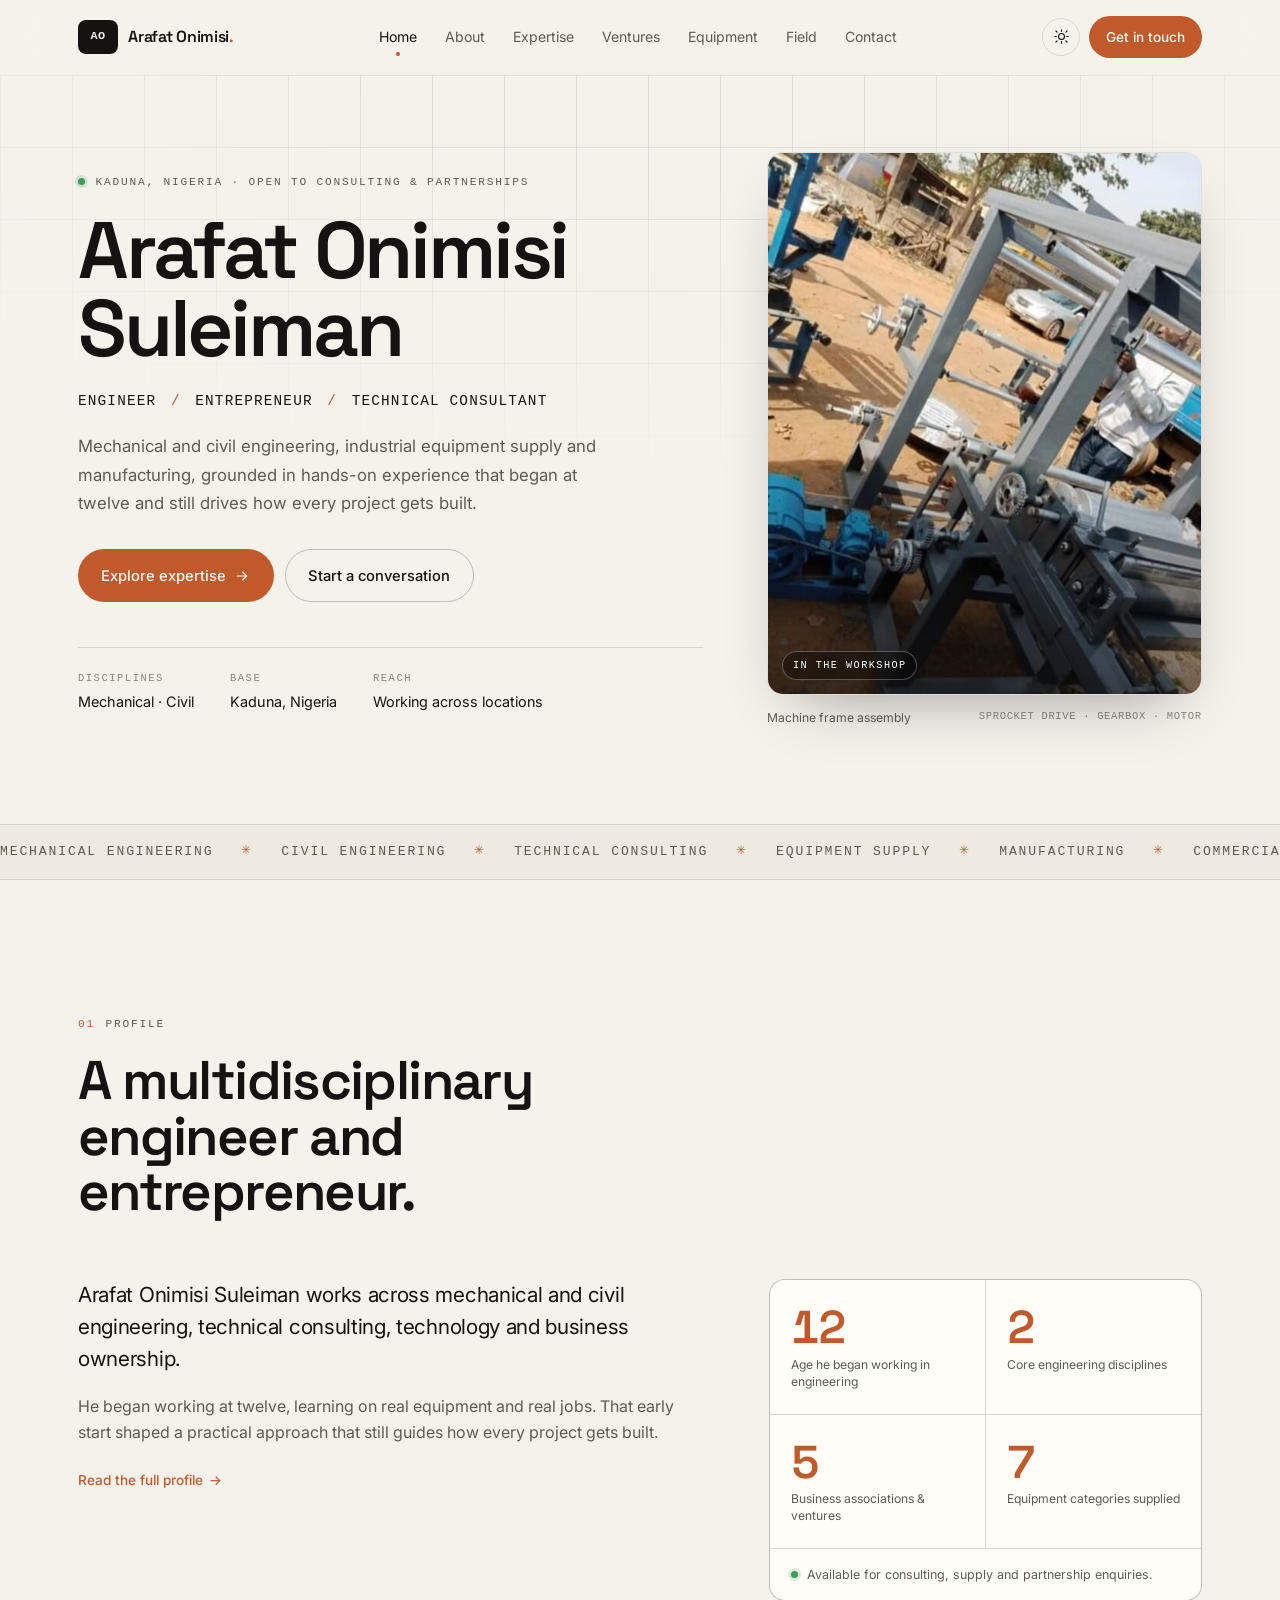
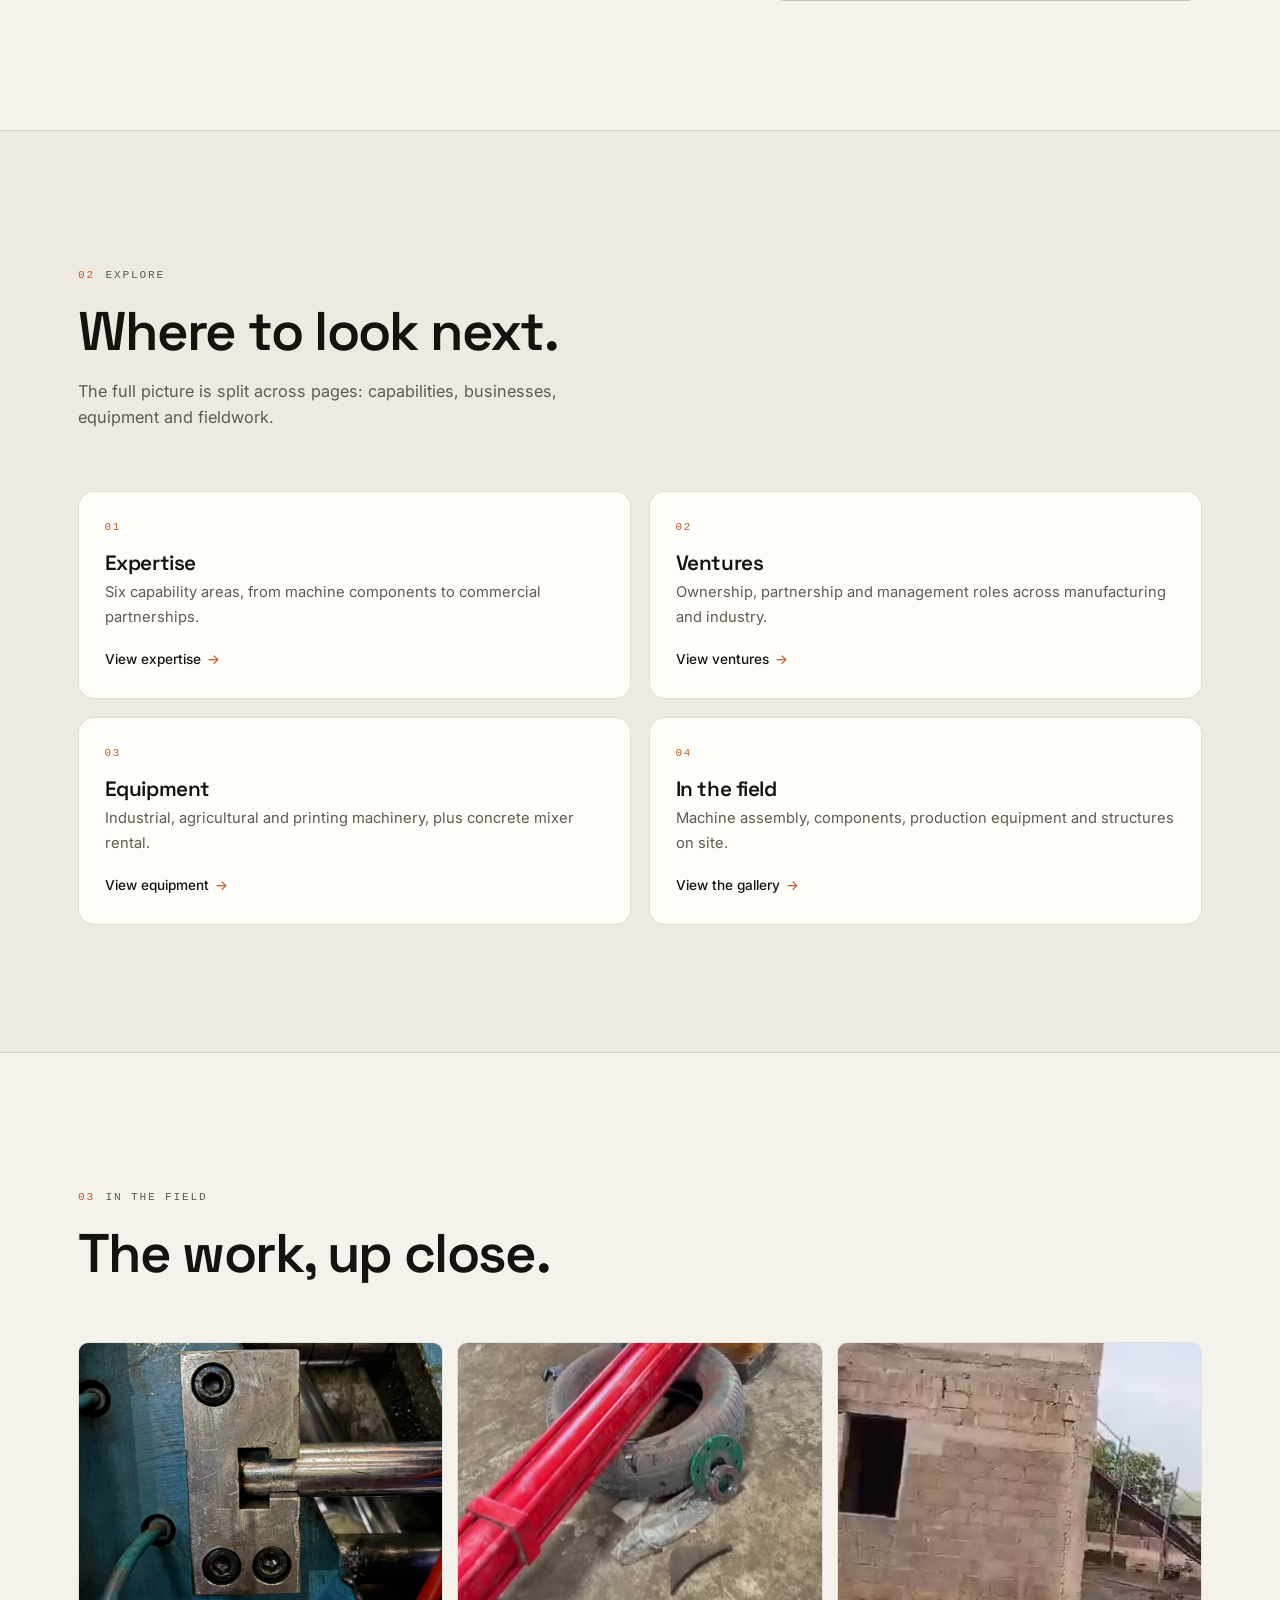
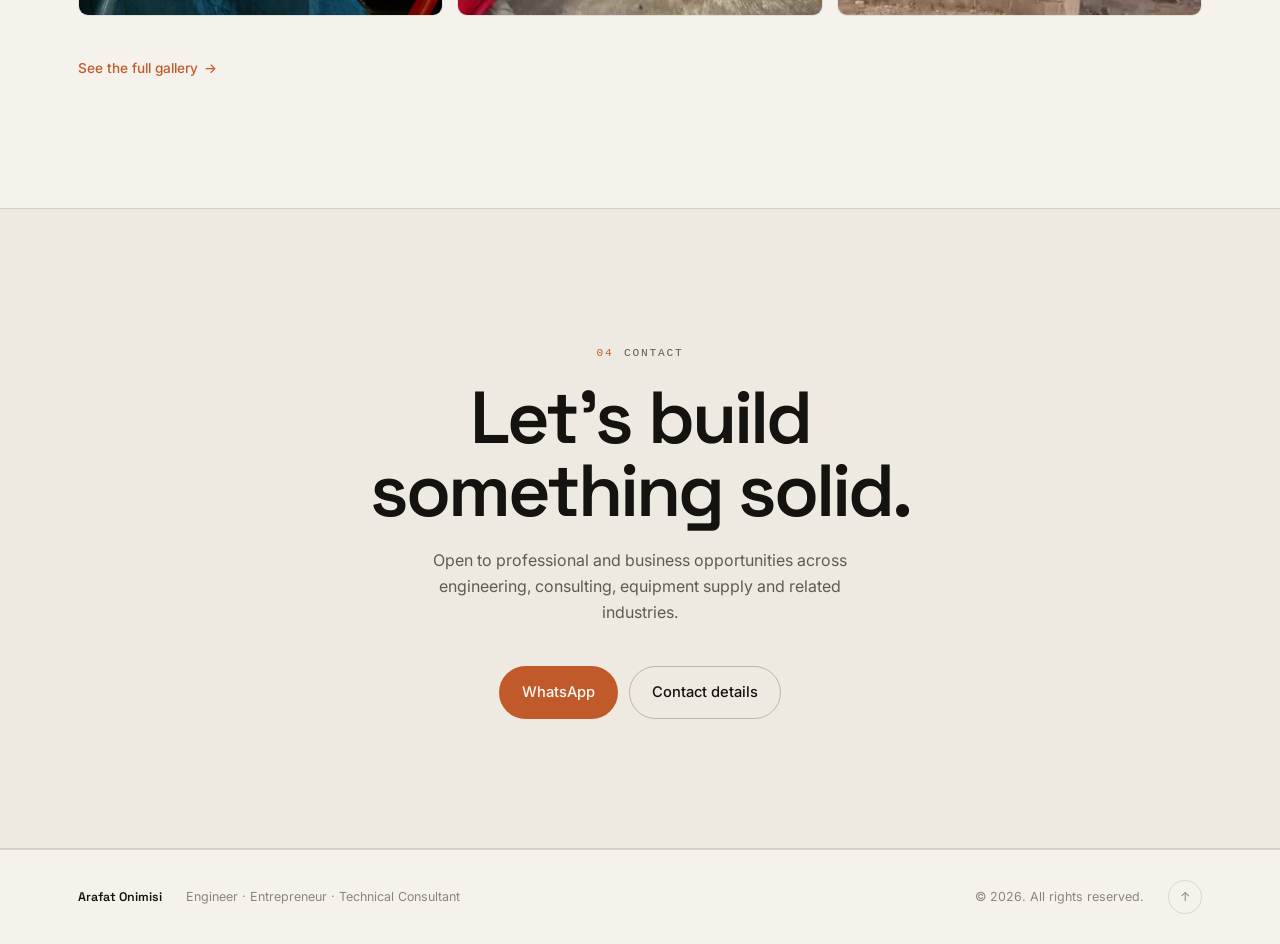
==== index.html @ e0850a6a "Use client image as round favicon and about portrait - Round favicon generated from the client's lat" ====
<!doctype html>
<html lang="en" data-theme="light">
<head>
  <meta charset="utf-8" />
  <meta name="viewport" content="width=device-width, initial-scale=1" />

  <title>Arafat Onimisi | Engineer, Entrepreneur & Technical Consultant</title>
  <meta name="description" content="Arafat Onimisi Suleiman, mechanical and civil engineer, entrepreneur and technical consultant. Industrial equipment supply, manufacturing, block production and commercial partnerships across Nigeria." />
  <meta name="author" content="Arafat Onimisi Suleiman" />
  <meta name="theme-color" content="#f5f2ec" />

  <meta property="og:type" content="website" />
  <meta property="og:title" content="Arafat Onimisi | Engineer & Entrepreneur" />
  <meta property="og:description" content="Arafat Onimisi Suleiman, mechanical and civil engineer, entrepreneur and technical consultant. Industrial equipment supply, manufacturing, block production and commercial partnerships across Nigeria." />
  <meta property="og:image" content="assets/img/og-cover.jpg" />
  <meta name="twitter:card" content="summary_large_image" />

  <link rel="icon" href="favicon.ico" sizes="any" />
  <link rel="icon" type="image/png" sizes="32x32" href="assets/img/favicon-32.png" />
  <link rel="icon" type="image/png" sizes="192x192" href="assets/img/favicon-192.png" />
  <link rel="apple-touch-icon" href="assets/img/apple-touch-icon.png" />

  <link rel="preconnect" href="https://fonts.googleapis.com" />
  <link rel="preconnect" href="https://fonts.gstatic.com" crossorigin />
  <link href="https://fonts.googleapis.com/css2?family=Space+Grotesk:wght@400;500;600;700&family=Inter:wght@300;400;500;600&display=swap" rel="stylesheet" />

  <link rel="stylesheet" href="assets/css/styles.css" />

  <script type="application/ld+json">
  {
    "@context": "https://schema.org",
    "@type": "Person",
    "name": "Arafat Onimisi Suleiman",
    "jobTitle": "Engineer, Entrepreneur & Technical Consultant",
    "birthPlace": "Kaduna, Nigeria",
    "email": "mailto:Onimisi2005@outlook.com",
    "telephone": "+2348035453309",
    "sameAs": ["https://www.linkedin.com/in/arafat-suleiman-65b3b8356/"],
    "knowsAbout": [
      "Mechanical Engineering", "Civil Engineering", "Technical Consulting",
      "Industrial Equipment Supply", "Manufacturing", "Business Management"
    ]
  }
  </script>
</head>
<body data-page="index.html">
  <a class="skip-link" href="#main">Skip to content</a>

  <header class="site-header" id="site-header">
    <div class="container header-inner">
      <a class="brand" href="index.html" aria-label="Arafat Onimisi, home page">
        <span class="brand-mark">AO</span>
        <span class="brand-text">Arafat Onimisi<span class="brand-dot">.</span></span>
      </a>

      <nav class="nav" id="nav" aria-label="Primary">
        <a href="index.html" aria-current="page">Home</a>
        <a href="about.html">About</a>
        <a href="expertise.html">Expertise</a>
        <a href="ventures.html">Ventures</a>
        <a href="equipment.html">Equipment</a>
        <a href="field.html">Field</a>
        <a href="contact.html">Contact</a>
      </nav>

      <div class="header-actions">
        <button class="icon-btn" id="theme-toggle" type="button" aria-label="Switch theme" aria-pressed="false">
          <svg class="ico ico-sun" viewBox="0 0 24 24" fill="none" stroke="currentColor" stroke-width="1.6" stroke-linecap="round" aria-hidden="true">
            <circle cx="12" cy="12" r="4.2"/><path d="M12 2.5v2.2M12 19.3v2.2M4.2 4.2l1.6 1.6M18.2 18.2l1.6 1.6M2.5 12h2.2M19.3 12h2.2M4.2 19.8l1.6-1.6M18.2 5.8l1.6-1.6"/>
          </svg>
          <svg class="ico ico-moon" viewBox="0 0 24 24" fill="none" stroke="currentColor" stroke-width="1.6" stroke-linecap="round" stroke-linejoin="round" aria-hidden="true">
            <path d="M20 14.2A8.4 8.4 0 0 1 9.8 4a8.6 8.6 0 1 0 10.2 10.2Z"/>
          </svg>
        </button>

        <a class="btn btn-sm btn-primary header-cta" href="contact.html">Get in touch</a>

        <button class="icon-btn menu-btn" id="menu-btn" type="button" aria-label="Open menu" aria-expanded="false" aria-controls="nav">
          <span class="menu-bars" aria-hidden="true"><i></i><i></i></span>
        </button>
      </div>
    </div>
  </header>

  <main id="main">
    <section class="hero grid-bg" id="top">
      <div class="container hero-grid">
        <div class="hero-copy">
          <p class="eyebrow reveal">
            <span class="dot-live" aria-hidden="true"></span>
            Kaduna, Nigeria · Open to consulting &amp; partnerships
          </p>

          <h1 class="hero-title reveal">
            Arafat Onimisi<br />Suleiman
          </h1>

          <p class="hero-role reveal">
            Engineer <span class="sep">/</span> Entrepreneur <span class="sep">/</span> Technical Consultant
          </p>

          <p class="hero-lede reveal">
            Mechanical and civil engineering, industrial equipment supply and
            manufacturing, grounded in hands-on experience that began at twelve
            and still drives how every project gets built.
          </p>

          <div class="hero-cta reveal">
            <a class="btn btn-primary" href="expertise.html">
              Explore expertise
              <svg viewBox="0 0 24 24" fill="none" stroke="currentColor" stroke-width="1.8" stroke-linecap="round" stroke-linejoin="round" aria-hidden="true"><path d="M5 12h13M13 6l6 6-6 6"/></svg>
            </a>
            <a class="btn btn-ghost" href="contact.html">Start a conversation</a>
          </div>

          <ul class="hero-meta reveal">
            <li><span class="meta-k">Disciplines</span><span class="meta-v">Mechanical · Civil</span></li>
            <li><span class="meta-k">Base</span><span class="meta-v">Kaduna, Nigeria</span></li>
            <li><span class="meta-k">Reach</span><span class="meta-v">Working across locations</span></li>
          </ul>
        </div>

        <figure class="hero-figure reveal">
          <div class="hero-photo">
            <img src="assets/img/hero-machine.jpg" alt="Steel machine frame with sprocket drive, gearbox and electric motor under assembly" width="563" height="743" />
            <span class="photo-badge">In the workshop</span>
          </div>
          <figcaption class="hero-cap">
            <span>Machine frame assembly</span>
            <span class="cap-meta">Sprocket drive · gearbox · motor</span>
          </figcaption>
        </figure>
      </div>
    </section>

    <div class="strip" aria-hidden="true">
      <div class="strip-track">
        <span>Mechanical Engineering</span><i>✳</i>
        <span>Civil Engineering</span><i>✳</i>
        <span>Technical Consulting</span><i>✳</i>
        <span>Equipment Supply</span><i>✳</i>
        <span>Manufacturing</span><i>✳</i>
        <span>Commercial Partnerships</span><i>✳</i>
        <span>Mechanical Engineering</span><i>✳</i>
        <span>Civil Engineering</span><i>✳</i>
        <span>Technical Consulting</span><i>✳</i>
        <span>Equipment Supply</span><i>✳</i>
        <span>Manufacturing</span><i>✳</i>
        <span>Commercial Partnerships</span><i>✳</i>
      </div>
    </div>

    <section class="section" id="profile">
      <div class="container">
        <header class="section-head reveal">
          <p class="eyebrow"><span class="idx">01</span> Profile</p>
          <h2 class="section-title">A multidisciplinary<br />engineer and entrepreneur.</h2>
        </header>

        <div class="about-grid">
          <div class="about-copy reveal">
            <p class="lede">
              Arafat Onimisi Suleiman works across mechanical and civil
              engineering, technical consulting, technology and business
              ownership.
            </p>
            <p>
              He began working at twelve, learning on real equipment and real
              jobs. That early start shaped a practical approach that still
              guides how every project gets built.
            </p>
            <a class="link-arrow" href="about.html">Read the full profile <span aria-hidden="true">→</span></a>
          </div>
          <aside class="stats reveal" aria-label="Key figures">
            <div class="stat">
              <span class="stat-num" data-count="12">0</span>
              <span class="stat-label">Age he began working in engineering</span>
            </div>
            <div class="stat">
              <span class="stat-num" data-count="2">0</span>
              <span class="stat-label">Core engineering disciplines</span>
            </div>
            <div class="stat">
              <span class="stat-num" data-count="5">0</span>
              <span class="stat-label">Business associations &amp; ventures</span>
            </div>
            <div class="stat">
              <span class="stat-num" data-count="7">0</span>
              <span class="stat-label">Equipment categories supplied</span>
            </div>
            <div class="stat-note">
              <span class="dot-live" aria-hidden="true"></span>
              Available for consulting, supply and partnership enquiries.
            </div>
          </aside>
        </div>
      </div>
    </section>

    <section class="section section-alt" id="explore">
      <div class="container">
        <header class="section-head reveal">
          <p class="eyebrow"><span class="idx">02</span> Explore</p>
          <h2 class="section-title">Where to look next.</h2>
          <p class="section-sub">The full picture is split across pages: capabilities, businesses, equipment and fieldwork.</p>
        </header>

        <div class="index-grid">
          <a class="index-card reveal" href="expertise.html">
            <span class="index-no">01</span>
            <h3>Expertise</h3>
            <p>Six capability areas, from machine components to commercial partnerships.</p>
            <span class="index-link">View expertise <span aria-hidden="true">→</span></span>
          </a>
          <a class="index-card reveal" href="ventures.html">
            <span class="index-no">02</span>
            <h3>Ventures</h3>
            <p>Ownership, partnership and management roles across manufacturing and industry.</p>
            <span class="index-link">View ventures <span aria-hidden="true">→</span></span>
          </a>
          <a class="index-card reveal" href="equipment.html">
            <span class="index-no">03</span>
            <h3>Equipment</h3>
            <p>Industrial, agricultural and printing machinery, plus concrete mixer rental.</p>
            <span class="index-link">View equipment <span aria-hidden="true">→</span></span>
          </a>
          <a class="index-card reveal" href="field.html">
            <span class="index-no">04</span>
            <h3>In the field</h3>
            <p>Machine assembly, components, production equipment and structures on site.</p>
            <span class="index-link">View the gallery <span aria-hidden="true">→</span></span>
          </a>
        </div>
      </div>
    </section>

    <section class="section" id="field-preview">
      <div class="container">
        <header class="section-head reveal">
          <p class="eyebrow"><span class="idx">03</span> In the field</p>
          <h2 class="section-title">The work, up close.</h2>
        </header>

        <div class="preview-grid reveal">
          <a href="field.html"><img src="assets/img/work/detail-die.jpg" alt="Machined steel block with hex bolts inside a blue machine housing" loading="lazy" /></a>
          <a href="field.html"><img src="assets/img/posters/machine-build.jpg" alt="Red machine component under assembly in the workshop" loading="lazy" /></a>
          <a href="field.html"><img src="assets/img/posters/block-work.jpg" alt="Concrete block structure under construction with scaffolding" loading="lazy" /></a>
        </div>

        <p class="preview-more reveal">
          <a class="link-arrow" href="field.html">See the full gallery <span aria-hidden="true">→</span></a>
        </p>
      </div>
    </section>

    <section class="section section-alt contact-band" id="contact-cta">
      <div class="container">
        <div class="contact-inner reveal">
          <p class="eyebrow"><span class="idx">04</span> Contact</p>
          <h2 class="contact-title">Let's build<br />something solid.</h2>
          <p class="contact-sub">
            Open to professional and business opportunities across engineering,
            consulting, equipment supply and related industries.
          </p>
          <div class="contact-actions">
            <a class="btn btn-primary" href="https://wa.me/2348035453309" target="_blank" rel="noopener">WhatsApp</a>
            <a class="btn btn-ghost" href="contact.html">Contact details</a>
          </div>
        </div>
      </div>
    </section>

  </main>

  <footer class="site-footer">
    <div class="container footer-inner">
      <p class="footer-name">Arafat Onimisi</p>
      <p class="footer-note">Engineer · Entrepreneur · Technical Consultant</p>
      <p class="footer-legal">© <span id="year">2026</span>. All rights reserved.</p>
      <a class="to-top" href="#top" aria-label="Back to top">↑</a>
    </div>
  </footer>

  <script src="assets/js/main.js" defer></script>
</body>
</html>
---- assets/css/styles.css ----
/* =========================================================
   Arafat Onimisi Suleiman / Portfolio
   Tokens → Base → Layout → Components → Responsive
   ========================================================= */

/* ---------- Tokens ---------- */
:root {
  --font-display: "Space Grotesk", ui-sans-serif, system-ui, "Segoe UI", sans-serif;
  --font-sans: "Inter", system-ui, -apple-system, "Segoe UI", Roboto, Helvetica, Arial, sans-serif;
  --font-mono: ui-monospace, "SFMono-Regular", Menlo, Consolas, "Liberation Mono", monospace;

  --bg: #f5f2ec;
  --bg-soft: #efeae1;
  --surface: #fffdf8;
  --text: #14130f;
  --muted: #5f5b53;
  --faint: #8b867c;
  --line: rgba(20, 19, 15, 0.12);
  --line-strong: rgba(20, 19, 15, 0.24);
  --accent: #c05a2b;
  --accent-soft: rgba(192, 90, 43, 0.10);
  --accent-ink: #fff8f2;

  --radius: 16px;
  --radius-sm: 10px;
  --shadow: 0 26px 60px -30px rgba(20, 19, 15, 0.45);

  --container: 1220px;
  --gutter: clamp(1.25rem, 4vw, 3rem);
  --section-y: clamp(4.5rem, 10vw, 8rem);

  --ease: cubic-bezier(0.22, 1, 0.36, 1);
}

[data-theme="dark"] {
  --bg: #0f0e0c;
  --bg-soft: #141310;
  --surface: #191713;
  --text: #f2efe8;
  --muted: #a39e94;
  --faint: #78736a;
  --line: rgba(255, 255, 255, 0.11);
  --line-strong: rgba(255, 255, 255, 0.22);
  --accent: #e08a52;
  --accent-soft: rgba(224, 138, 82, 0.12);
  --accent-ink: #1a1008;
  --shadow: 0 26px 60px -30px rgba(0, 0, 0, 0.8);
}

/* ---------- Base ---------- */
*, *::before, *::after { box-sizing: border-box; }

html {
  scroll-behavior: smooth;
  scroll-padding-top: 90px;
  -webkit-text-size-adjust: 100%;
}

body {
  margin: 0;
  background: var(--bg);
  color: var(--text);
  font-family: var(--font-sans);
  font-size: 1rem;
  line-height: 1.65;
  font-weight: 400;
  -webkit-font-smoothing: antialiased;
  text-rendering: optimizeLegibility;
  overflow-x: hidden;
  transition: background-color 0.35s var(--ease), color 0.35s var(--ease);
}

h1, h2, h3, h4 {
  margin: 0;
  font-family: var(--font-display);
  font-weight: 600;
  line-height: 1.08;
  letter-spacing: -0.025em;
}
p { margin: 0; }
img, video { max-width: 100%; display: block; }
a { color: inherit; text-decoration: none; }
ul, ol { margin: 0; padding: 0; list-style: none; }
button { font: inherit; color: inherit; }

::selection { background: var(--accent); color: var(--accent-ink); }

:focus-visible {
  outline: 2px solid var(--accent);
  outline-offset: 3px;
  border-radius: 4px;
}

.skip-link {
  position: absolute;
  left: 1rem;
  top: -100px;
  z-index: 200;
  background: var(--accent);
  color: var(--accent-ink);
  padding: 0.6rem 1rem;
  border-radius: 8px;
  font-weight: 600;
  transition: top 0.2s;
}
.skip-link:focus { top: 1rem; }

/* ---------- Layout ---------- */
.container {
  width: 100%;
  max-width: var(--container);
  margin-inline: auto;
  padding-inline: var(--gutter);
}

.section { padding-block: var(--section-y); position: relative; }
.section-alt {
  background: var(--bg-soft);
  border-block: 1px solid var(--line);
}

.section-head { max-width: 64ch; margin-bottom: clamp(2.5rem, 5vw, 3.75rem); }

.eyebrow {
  display: inline-flex;
  align-items: flex-start;
  gap: 0.65rem;
  font-family: var(--font-mono);
  font-size: 0.7rem;
  font-weight: 500;
  letter-spacing: 0.16em;
  text-transform: uppercase;
  color: var(--muted);
  margin-bottom: 1.25rem;
}
.eyebrow .idx { color: var(--accent); }

.section-title {
  font-size: clamp(2rem, 4.6vw, 3.4rem);
  letter-spacing: -0.03em;
  line-height: 1.02;
}
.section-sub {
  margin-top: 1.1rem;
  color: var(--muted);
  max-width: 54ch;
  font-size: 1.02rem;
}

/* ---------- Header ---------- */
.site-header {
  position: sticky;
  top: 0;
  z-index: 100;
  backdrop-filter: blur(16px) saturate(150%);
  -webkit-backdrop-filter: blur(16px) saturate(150%);
  background: color-mix(in srgb, var(--bg) 78%, transparent);
  border-bottom: 1px solid transparent;
  transition: border-color 0.3s, background-color 0.3s;
}
.site-header.is-stuck {
  border-bottom-color: var(--line);
  background: color-mix(in srgb, var(--bg) 92%, transparent);
}

.header-inner {
  display: flex;
  align-items: center;
  gap: 1.25rem;
  height: 74px;
}

.brand { display: inline-flex; align-items: center; gap: 0.65rem; }
.brand-mark {
  display: grid;
  place-items: center;
  min-width: 40px;
  height: 34px;
  padding-inline: 0.45rem;
  border-radius: 8px;
  background: var(--text);
  color: var(--bg);
  font-family: var(--font-mono);
  font-size: 0.74rem;
  font-weight: 600;
  letter-spacing: 0.04em;
}
.brand-text { font-family: var(--font-display); font-weight: 600; letter-spacing: -0.02em; font-size: 1rem; }
.brand-dot { color: var(--accent); }

.nav {
  display: flex;
  align-items: center;
  gap: 0.15rem;
  margin-inline: auto;
}
.nav a {
  position: relative;
  padding: 0.5rem 0.8rem;
  font-size: 0.88rem;
  color: var(--muted);
  border-radius: 999px;
  transition: color 0.2s, background-color 0.2s;
}
.nav a:hover { color: var(--text); background: var(--accent-soft); }
.nav a.is-active,
.nav a[aria-current="page"] { color: var(--text); }
.nav a.is-active::after,
.nav a[aria-current="page"]::after {
  content: "";
  position: absolute;
  left: 50%;
  bottom: 1px;
  width: 4px;
  height: 4px;
  border-radius: 50%;
  background: var(--accent);
  transform: translateX(-50%);
}

.header-actions { display: flex; align-items: center; gap: 0.55rem; }

.icon-btn {
  display: grid;
  place-items: center;
  width: 38px;
  height: 38px;
  border: 1px solid var(--line);
  border-radius: 50%;
  background: transparent;
  cursor: pointer;
  transition: border-color 0.2s, background-color 0.2s, transform 0.2s;
}
.icon-btn:hover { border-color: var(--line-strong); background: var(--surface); }
.icon-btn:active { transform: scale(0.94); }

.ico { width: 17px; height: 17px; }
[data-theme="dark"] .ico-sun { display: none; }
[data-theme="light"] .ico-moon { display: none; }

/* ---------- Buttons ---------- */
.btn {
  display: inline-flex;
  align-items: center;
  justify-content: center;
  gap: 0.5rem;
  padding: 0.85rem 1.4rem;
  border-radius: 999px;
  font-size: 0.92rem;
  font-weight: 500;
  border: 1px solid transparent;
  cursor: pointer;
  transition: transform 0.2s var(--ease), background-color 0.2s, border-color 0.2s, color 0.2s;
  white-space: nowrap;
}
.btn svg { width: 16px; height: 16px; transition: transform 0.25s var(--ease); }
.btn:hover svg { transform: translate(2px, -2px); }
.btn:active { transform: translateY(1px); }

.btn-primary { background: var(--accent); color: var(--accent-ink); }
.btn-primary:hover { background: color-mix(in srgb, var(--accent) 88%, #000); }

.btn-ghost { border-color: var(--line-strong); color: var(--text); }
.btn-ghost:hover { border-color: var(--text); background: var(--surface); }

.btn-sm { padding: 0.55rem 1rem; font-size: 0.85rem; }

/* ---------- Blueprint grid ---------- */
.grid-bg { position: relative; isolation: isolate; }
.grid-bg::before {
  content: "";
  position: absolute;
  inset: 0;
  z-index: -1;
  background-image:
    linear-gradient(to right, var(--line) 1px, transparent 1px),
    linear-gradient(to bottom, var(--line) 1px, transparent 1px);
  background-size: 72px 72px;
  -webkit-mask-image: radial-gradient(ellipse 90% 70% at 50% 0%, #000 20%, transparent 78%);
  mask-image: radial-gradient(ellipse 90% 70% at 50% 0%, #000 20%, transparent 78%);
  opacity: 0.7;
  pointer-events: none;
}

/* ---------- Hero ---------- */
.hero {
  padding-block: clamp(2.5rem, 6vw, 5rem) clamp(3.5rem, 8vw, 6rem);
  overflow: hidden;
}

.hero-grid {
  display: grid;
  grid-template-columns: minmax(0, 1.18fr) minmax(0, 0.82fr);
  gap: clamp(2rem, 5vw, 4.5rem);
  align-items: center;
}

.dot-live {
  width: 7px;
  height: 7px;
  border-radius: 50%;
  background: #3f9d5a;
  box-shadow: 0 0 0 3px rgba(63, 157, 90, 0.18);
  flex: none;
}
.eyebrow .dot-live { margin-top: 0.45em; }
[data-theme="dark"] .dot-live { background: #5fd07c; box-shadow: 0 0 0 3px rgba(95, 208, 124, 0.16); }

.hero-title {
  font-size: clamp(2.6rem, 6.8vw, 5rem);
  line-height: 0.98;
  letter-spacing: -0.04em;
  margin-bottom: 1.35rem;
  font-weight: 600;
}

.hero-role {
  font-family: var(--font-mono);
  font-size: clamp(0.78rem, 1.4vw, 0.9rem);
  letter-spacing: 0.08em;
  text-transform: uppercase;
  color: var(--text);
  margin-bottom: 1.15rem;
}
.hero-role .sep { color: var(--accent); margin-inline: 0.3rem; }

.hero-lede { color: var(--muted); max-width: 48ch; font-size: 1.05rem; line-height: 1.7; }

.hero-cta { display: flex; flex-wrap: wrap; gap: 0.7rem; margin-top: 2rem; }

.hero-meta {
  display: flex;
  flex-wrap: wrap;
  gap: 2.25rem;
  margin-top: 2.75rem;
  padding-top: 1.4rem;
  border-top: 1px solid var(--line);
}
.hero-meta li { display: flex; flex-direction: column; gap: 0.15rem; }
.meta-k {
  font-family: var(--font-mono);
  font-size: 0.66rem;
  letter-spacing: 0.14em;
  text-transform: uppercase;
  color: var(--faint);
}
.meta-v { font-size: 0.9rem; }

/* hero photo */
.hero-figure { margin: 0; }
.hero-photo {
  position: relative;
  aspect-ratio: 4 / 5;
  border-radius: var(--radius);
  overflow: hidden;
  border: 1px solid var(--line);
  box-shadow: var(--shadow);
  background: var(--surface);
}
.hero-photo img {
  width: 100%;
  height: 100%;
  object-fit: cover;
  transition: transform 0.9s var(--ease);
}
.hero-photo:hover img { transform: scale(1.03); }
.hero-photo::after {
  content: "";
  position: absolute;
  inset: 0;
  background: linear-gradient(to top, rgba(10, 9, 7, 0.55), transparent 45%);
  pointer-events: none;
}
.photo-badge {
  position: absolute;
  z-index: 1;
  left: 0.9rem;
  bottom: 0.9rem;
  font-family: var(--font-mono);
  font-size: 0.64rem;
  letter-spacing: 0.14em;
  text-transform: uppercase;
  color: #fff;
  background: rgba(10, 9, 7, 0.42);
  border: 1px solid rgba(255, 255, 255, 0.28);
  padding: 0.32rem 0.6rem;
  border-radius: 999px;
  backdrop-filter: blur(6px);
}
.hero-cap {
  display: flex;
  justify-content: space-between;
  gap: 0.75rem;
  margin-top: 0.8rem;
  font-size: 0.76rem;
  color: var(--muted);
}
.cap-meta {
  font-family: var(--font-mono);
  font-size: 0.66rem;
  letter-spacing: 0.06em;
  text-transform: uppercase;
  color: var(--faint);
  text-align: right;
}

/* ---------- Strip ---------- */
.strip {
  overflow: hidden;
  border-block: 1px solid var(--line);
  padding-block: 1rem;
  background: var(--bg-soft);
  user-select: none;
}
.strip-track {
  display: flex;
  align-items: center;
  gap: 1.75rem;
  width: max-content;
  animation: marquee 40s linear infinite;
  font-family: var(--font-mono);
  font-size: clamp(0.7rem, 1.3vw, 0.82rem);
  letter-spacing: 0.14em;
  text-transform: uppercase;
  color: var(--muted);
  white-space: nowrap;
}
.strip-track i { color: var(--accent); font-style: normal; font-size: 0.9em; }
@keyframes marquee {
  from { transform: translateX(0); }
  to { transform: translateX(-50%); }
}
.strip:hover .strip-track { animation-play-state: paused; }

/* ---------- About ---------- */
.about-grid {
  display: grid;
  grid-template-columns: minmax(0, 1.45fr) minmax(0, 1fr);
  gap: clamp(2rem, 5vw, 4.5rem);
  align-items: start;
}
.about-copy p + p { margin-top: 1.05rem; color: var(--muted); }
.about-copy .lede {
  font-size: clamp(1.1rem, 1.8vw, 1.3rem);
  color: var(--text);
  line-height: 1.55;
  letter-spacing: -0.015em;
}

.tag-row {
  display: flex;
  flex-wrap: wrap;
  gap: 0.45rem;
  margin-top: 1.9rem;
}
.tag-row li {
  padding: 0.4rem 0.8rem;
  border: 1px solid var(--line);
  border-radius: 999px;
  font-size: 0.78rem;
  color: var(--muted);
  transition: border-color 0.2s, color 0.2s, background-color 0.2s;
}
.tag-row li:hover { border-color: var(--accent); color: var(--text); background: var(--accent-soft); }

.stats {
  display: grid;
  grid-template-columns: 1fr 1fr;
  gap: 1px;
  background: var(--line);
  border: 1px solid var(--line);
  border-radius: var(--radius);
  overflow: hidden;
}
.stat {
  background: var(--surface);
  padding: 1.5rem 1.3rem;
  display: flex;
  flex-direction: column;
  gap: 0.35rem;
}
.stat-num {
  font-family: var(--font-display);
  font-size: clamp(2.1rem, 3.6vw, 2.9rem);
  font-weight: 600;
  line-height: 1;
  letter-spacing: -0.04em;
  color: var(--accent);
  font-variant-numeric: tabular-nums;
}
.stat-label { font-size: 0.76rem; color: var(--muted); line-height: 1.4; }
.stat-note {
  grid-column: 1 / -1;
  background: var(--surface);
  padding: 0.95rem 1.3rem;
  font-size: 0.78rem;
  color: var(--muted);
  display: flex;
  align-items: center;
  gap: 0.6rem;
}

/* ---------- Profile card ---------- */
.about-side { display: flex; flex-direction: column; gap: clamp(1rem, 2vw, 1.4rem); }
.profile-card { margin: 0; }
.profile-card img {
  width: min(230px, 64%);
  height: auto;
  aspect-ratio: 1 / 1;
  object-fit: cover;
  display: block;
  border-radius: 50%;
  border: 1px solid var(--line);
  box-shadow: var(--shadow);
}
.profile-card figcaption { display: flex; flex-direction: column; gap: 0.15rem; margin-top: 0.85rem; }
.profile-name { font-family: var(--font-display); font-weight: 600; font-size: 1.05rem; }
.profile-role {
  font-family: var(--font-mono);
  font-size: 0.64rem;
  letter-spacing: 0.14em;
  text-transform: uppercase;
  color: var(--faint);
}

/* ---------- Expertise ---------- */
.cap-grid {
  display: grid;
  grid-template-columns: repeat(3, minmax(0, 1fr));
  gap: clamp(0.75rem, 1.6vw, 1.1rem);
}
.cap {
  position: relative;
  padding: 1.6rem 1.5rem 1.7rem;
  background: var(--surface);
  border: 1px solid var(--line);
  border-radius: var(--radius);
  transition: border-color 0.3s, transform 0.35s var(--ease), box-shadow 0.35s var(--ease);
}
.cap:hover {
  border-color: var(--line-strong);
  transform: translateY(-3px);
  box-shadow: var(--shadow);
}
.cap-no {
  display: block;
  font-family: var(--font-mono);
  font-size: 0.68rem;
  letter-spacing: 0.14em;
  color: var(--accent);
  margin-bottom: 0.9rem;
}
.cap h2,
.cap h3 { font-size: 1.18rem; margin-bottom: 0.5rem; letter-spacing: -0.02em; }
.cap p { color: var(--muted); font-size: 0.9rem; line-height: 1.6; }

.also {
  display: flex;
  flex-wrap: wrap;
  align-items: center;
  gap: 0.6rem 0.85rem;
  margin-top: clamp(1.5rem, 3vw, 2.25rem);
  padding-top: 1.5rem;
  border-top: 1px solid var(--line);
}
.also-k {
  font-family: var(--font-mono);
  font-size: 0.66rem;
  letter-spacing: 0.14em;
  text-transform: uppercase;
  color: var(--faint);
  margin-right: 0.4rem;
}
.also ul { display: flex; flex-wrap: wrap; gap: 0.45rem; }
.also li {
  font-size: 0.78rem;
  color: var(--muted);
  padding: 0.32rem 0.7rem;
  border: 1px solid var(--line);
  border-radius: 999px;
}

/* ---------- Ventures ---------- */
.venture-grid {
  display: grid;
  grid-template-columns: repeat(3, minmax(0, 1fr));
  gap: clamp(0.75rem, 1.6vw, 1.1rem);
}
.venture {
  display: flex;
  flex-direction: column;
  padding: 1.5rem;
  border: 1px solid var(--line);
  border-radius: var(--radius);
  background: var(--surface);
  transition: border-color 0.3s, transform 0.35s var(--ease), box-shadow 0.35s var(--ease);
}
.venture:hover {
  border-color: var(--line-strong);
  transform: translateY(-3px);
  box-shadow: var(--shadow);
}
.venture-top {
  display: flex;
  align-items: flex-start;
  justify-content: space-between;
  gap: 0.75rem;
  margin-bottom: 0.7rem;
}
.venture h2,
.venture h3 { font-size: 1.22rem; letter-spacing: -0.025em; }
.chip {
  flex: none;
  font-family: var(--font-mono);
  font-size: 0.62rem;
  letter-spacing: 0.08em;
  text-transform: uppercase;
  padding: 0.3rem 0.55rem;
  border-radius: 999px;
  border: 1px solid var(--line);
  color: var(--muted);
  white-space: nowrap;
}
.chip-accent {
  background: var(--accent-soft);
  border-color: color-mix(in srgb, var(--accent) 35%, transparent);
  color: var(--accent);
}
.venture p { color: var(--muted); font-size: 0.9rem; flex: 1; }
.venture-tags {
  display: flex;
  flex-wrap: wrap;
  gap: 0.4rem;
  margin-top: 1.2rem;
  padding-top: 1rem;
  border-top: 1px solid var(--line);
}
.venture-tags li {
  font-family: var(--font-mono);
  font-size: 0.64rem;
  letter-spacing: 0.08em;
  text-transform: uppercase;
  color: var(--faint);
}

.venture-cta {
  background: var(--text);
  color: var(--bg);
  border-color: transparent;
  justify-content: center;
}
.venture-cta h2,
.venture-cta h3 { color: var(--bg); font-size: 1.3rem; }
.venture-cta p { color: color-mix(in srgb, var(--bg) 72%, transparent); flex: 0; margin-top: 0.4rem; }
.venture-cta:hover { transform: translateY(-3px); }
.link-arrow {
  display: inline-flex;
  align-items: center;
  gap: 0.4rem;
  margin-top: 1.3rem;
  font-size: 0.85rem;
  font-weight: 500;
  color: var(--accent);
}
.link-arrow span { transition: transform 0.25s var(--ease); }
.link-arrow:hover span { transform: translateX(4px); }

/* ---------- Equipment ---------- */
.equip-grid {
  display: grid;
  grid-template-columns: repeat(2, minmax(0, 1fr));
  gap: 1px;
  background: var(--line);
  border: 1px solid var(--line);
  border-radius: var(--radius);
  overflow: hidden;
}
.equip-group { background: var(--surface); padding: 1.6rem 1.5rem 1.7rem; }
.equip-group h2,
.equip-group h3 {
  font-family: var(--font-mono);
  font-size: 0.7rem;
  font-weight: 500;
  letter-spacing: 0.14em;
  text-transform: uppercase;
  color: var(--accent);
  margin-bottom: 1rem;
}
.equip-group li {
  position: relative;
  padding-left: 1.1rem;
  font-size: 0.95rem;
  color: var(--text);
  padding-block: 0.3rem;
}
.equip-group li::before {
  content: "";
  position: absolute;
  left: 0;
  top: 1.05em;
  width: 6px;
  height: 1px;
  background: var(--line-strong);
}

.equip-callout {
  display: flex;
  flex-wrap: wrap;
  align-items: center;
  justify-content: space-between;
  gap: 1.5rem;
  margin-top: clamp(1.25rem, 2.5vw, 1.75rem);
  padding: clamp(1.4rem, 3vw, 2rem);
  border: 1px solid color-mix(in srgb, var(--accent) 30%, transparent);
  background: var(--accent-soft);
  border-radius: var(--radius);
}
.callout-copy h2,
.callout-copy h3 { font-size: clamp(1.15rem, 2.2vw, 1.45rem); margin-bottom: 0.35rem; }
.callout-copy p:last-child { color: var(--muted); font-size: 0.9rem; max-width: 46ch; }
.equip-callout .eyebrow { margin-bottom: 0.6rem; }

/* ---------- Gallery ---------- */
.gallery {
  display: grid;
  grid-template-columns: repeat(3, minmax(0, 1fr));
  grid-auto-rows: clamp(160px, 17vw, 232px);
  gap: clamp(0.6rem, 1.2vw, 0.9rem);
}
/* feature shot runs down the left, four tiles fill the 2×2 block beside it,
   then a full-width landscape closes the set */
.g-feature { grid-column: 1; grid-row: 1 / span 2; }
.g-full { grid-column: 1 / -1; }
.g-item {
  position: relative;
  margin: 0;
  border-radius: var(--radius-sm);
  overflow: hidden;
  background: var(--surface);
  border: 1px solid var(--line);
}
.g-item img,
.g-item video {
  width: 100%;
  height: 100%;
  object-fit: cover;
  transition: transform 0.8s var(--ease);
}
.g-item:hover img,
.g-item:hover video { transform: scale(1.04); }

.g-item figcaption {
  position: absolute;
  inset: auto 0 0 0;
  padding: 1.6rem 0.85rem 0.7rem;
  font-family: var(--font-mono);
  font-size: 0.64rem;
  letter-spacing: 0.1em;
  text-transform: uppercase;
  color: #f4f1ea;
  background: linear-gradient(to top, rgba(8, 7, 6, 0.82), transparent);
  pointer-events: none;
}
.g-item figcaption::before {
  content: "◉ ";
  color: var(--accent);
}

/* ---------- Approach ---------- */
.approach-grid {
  display: grid;
  grid-template-columns: repeat(4, minmax(0, 1fr));
  gap: clamp(1rem, 2.5vw, 2rem);
}
.approach-item { padding-top: 1.2rem; border-top: 2px solid var(--line-strong); }
.approach-item h3 { font-size: 1.05rem; margin-bottom: 0.45rem; letter-spacing: -0.02em; }
.approach-item p { color: var(--muted); font-size: 0.88rem; line-height: 1.6; }

/* ---------- Contact ---------- */
.contact { position: relative; overflow: hidden; }
.contact::before {
  content: "";
  position: absolute;
  left: 50%;
  bottom: -38vw;
  width: 70vw;
  height: 70vw;
  min-width: 420px;
  min-height: 420px;
  transform: translateX(-50%);
  background: radial-gradient(circle, var(--accent-soft), transparent 62%);
  pointer-events: none;
}
.contact-inner { position: relative; text-align: center; max-width: 800px; margin-inline: auto; }
.contact-title {
  font-size: clamp(2.5rem, 6.4vw, 4.6rem);
  line-height: 0.98;
  letter-spacing: -0.04em;
  margin-bottom: 1.25rem;
}
.contact-sub { color: var(--muted); max-width: 48ch; margin-inline: auto; }

.contact-links {
  display: flex;
  flex-direction: column;
  align-items: center;
  gap: 0.4rem;
  margin-top: 2.25rem;
}
.contact-mail {
  display: inline-flex;
  align-items: center;
  gap: 0.45rem;
  font-family: var(--font-display);
  font-size: clamp(1.2rem, 3.2vw, 1.9rem);
  font-weight: 500;
  letter-spacing: -0.02em;
  border-bottom: 1px solid var(--line-strong);
  padding-bottom: 0.15rem;
  transition: color 0.25s, border-color 0.25s;
  word-break: break-word;
}
.contact-mail--sm { font-size: clamp(0.95rem, 2vw, 1.15rem); color: var(--muted); }
.contact-mail svg { width: 0.62em; height: 0.62em; transition: transform 0.3s var(--ease); }
.contact-mail:hover { color: var(--accent); border-color: var(--accent); }
.contact-mail:hover svg { transform: translate(3px, -3px); }

.contact-actions {
  display: flex;
  flex-wrap: wrap;
  justify-content: center;
  gap: 0.65rem;
  margin-top: 2.5rem;
}
.contact-loc {
  margin-top: 2rem;
  font-family: var(--font-mono);
  font-size: 0.68rem;
  letter-spacing: 0.14em;
  text-transform: uppercase;
  color: var(--faint);
}

/* ---------- Footer ---------- */
.site-footer { border-top: 1px solid var(--line); padding-block: 1.9rem; }
.footer-inner {
  display: flex;
  flex-wrap: wrap;
  align-items: center;
  gap: 0.6rem 1.5rem;
  font-size: 0.78rem;
  color: var(--faint);
}
.footer-name { font-family: var(--font-display); font-weight: 600; color: var(--text); }
.footer-legal { margin-left: auto; }
.to-top {
  display: grid;
  place-items: center;
  width: 34px;
  height: 34px;
  border: 1px solid var(--line);
  border-radius: 50%;
  transition: border-color 0.2s, transform 0.2s;
}
.to-top:hover { border-color: var(--accent); transform: translateY(-2px); }

/* ---------- Reveal ---------- */
.reveal {
  opacity: 0;
  transform: translateY(16px);
  transition: opacity 0.7s var(--ease), transform 0.7s var(--ease);
  will-change: opacity, transform;
}
.reveal.in { opacity: 1; transform: none; }

/* ---------- Page header (inner pages) ---------- */
.page-head {
  padding-block: clamp(2.5rem, 6vw, 4.5rem) clamp(1.5rem, 3vw, 2.25rem);
  border-bottom: 1px solid var(--line);
  overflow: hidden;
}
.page-title {
  font-size: clamp(2.1rem, 5.2vw, 3.8rem);
  line-height: 1.02;
  letter-spacing: -0.035em;
}
.page-sub {
  margin-top: 1.1rem;
  color: var(--muted);
  max-width: 62ch;
  font-size: 1.02rem;
}
.page-head + .section { padding-top: clamp(2.25rem, 4.5vw, 3.5rem); }

/* ---------- Home: index cards ---------- */
.index-grid {
  display: grid;
  grid-template-columns: repeat(2, minmax(0, 1fr));
  gap: clamp(0.75rem, 1.6vw, 1.1rem);
}
.index-card {
  display: flex;
  flex-direction: column;
  padding: 1.7rem 1.6rem;
  border: 1px solid var(--line);
  border-radius: var(--radius);
  background: var(--surface);
  transition: border-color 0.3s, transform 0.35s var(--ease), box-shadow 0.35s var(--ease);
}
.index-card:hover {
  border-color: var(--line-strong);
  transform: translateY(-3px);
  box-shadow: var(--shadow);
}
.index-no {
  font-family: var(--font-mono);
  font-size: 0.68rem;
  letter-spacing: 0.14em;
  color: var(--accent);
  margin-bottom: 0.9rem;
}
.index-card h2,
.index-card h3 { font-size: 1.3rem; margin-bottom: 0.4rem; letter-spacing: -0.02em; }
.index-card p { color: var(--muted); font-size: 0.92rem; flex: 1; }
.index-link {
  display: inline-flex;
  align-items: center;
  gap: 0.4rem;
  margin-top: 1.2rem;
  font-size: 0.85rem;
  font-weight: 500;
}
.index-link span { color: var(--accent); transition: transform 0.25s var(--ease); }
.index-card:hover .index-link span { transform: translateX(4px); }

/* ---------- Home: gallery preview ---------- */
.preview-grid {
  display: grid;
  grid-template-columns: repeat(3, minmax(0, 1fr));
  gap: clamp(0.6rem, 1.2vw, 0.9rem);
}
.preview-grid a {
  display: block;
  position: relative;
  aspect-ratio: 4 / 3;
  overflow: hidden;
  border: 1px solid var(--line);
  border-radius: var(--radius-sm);
  background: var(--surface);
}
.preview-grid img {
  width: 100%;
  height: 100%;
  object-fit: cover;
  transition: transform 0.8s var(--ease);
}
.preview-grid a:hover img { transform: scale(1.04); }
.preview-more { margin-top: 1.25rem; }
.about-copy .link-arrow { margin-top: 1.5rem; }

/* ---------- Pager ---------- */
.pager {
  display: flex;
  align-items: center;
  justify-content: space-between;
  gap: 1rem;
  padding-block: clamp(1.5rem, 3vw, 2.25rem);
  border-top: 1px solid var(--line);
}
.pager-link { display: flex; flex-direction: column; gap: 0.15rem; }
.pager-k {
  font-family: var(--font-mono);
  font-size: 0.64rem;
  letter-spacing: 0.14em;
  text-transform: uppercase;
  color: var(--faint);
}
.pager-v {
  font-family: var(--font-display);
  font-size: 1.05rem;
  font-weight: 600;
  transition: color 0.2s;
}
.pager-link:hover .pager-v { color: var(--accent); }
.pager-next { text-align: right; margin-left: auto; }

/* ---------- Contact page info ---------- */
.info-grid {
  display: grid;
  grid-template-columns: repeat(3, minmax(0, 1fr));
  gap: 1px;
  background: var(--line);
  border: 1px solid var(--line);
  border-radius: var(--radius);
  overflow: hidden;
  margin-top: clamp(2.5rem, 5vw, 4rem);
}
.info-cell { background: var(--surface); padding: 1.4rem; display: flex; flex-direction: column; gap: 0.3rem; }
.info-k {
  font-family: var(--font-mono);
  font-size: 0.64rem;
  letter-spacing: 0.14em;
  text-transform: uppercase;
  color: var(--faint);
}
.info-v { font-size: 0.95rem; }

/* ---------- Responsive ---------- */
@media (max-width: 1100px) {
  .nav a { padding-inline: 0.6rem; font-size: 0.84rem; }
}

@media (max-width: 980px) {
  .hero-grid { grid-template-columns: 1fr; }
  .hero-figure { max-width: 420px; }
  .hero-photo { aspect-ratio: 5 / 4; }
  .hero-cap { flex-direction: column; gap: 0.2rem; }
  .cap-meta { text-align: left; }
  .about-grid { grid-template-columns: 1fr; }
  .cap-grid, .venture-grid { grid-template-columns: repeat(2, minmax(0, 1fr)); }
  .approach-grid { grid-template-columns: repeat(2, minmax(0, 1fr)); }
  .gallery { grid-template-columns: repeat(2, minmax(0, 1fr)); grid-auto-rows: 190px; }
}

@media (max-width: 900px) {
  .header-cta { display: none; }
  .menu-btn { display: grid; }
  /* push theme + menu to the far right once the nav leaves the flow */
  .header-actions { margin-left: auto; }

  .nav {
    position: fixed;
    inset: 74px 0 auto 0;
    flex-direction: column;
    align-items: stretch;
    gap: 0;
    margin: 0;
    padding: 0.6rem var(--gutter) 1.4rem;
    background: var(--bg);
    border-bottom: 1px solid var(--line);
    transform: translateY(-8px);
    opacity: 0;
    pointer-events: none;
    transition: opacity 0.25s, transform 0.25s var(--ease);
    max-height: calc(100svh - 74px);
    overflow-y: auto;
    overscroll-behavior: contain;
  }
  .nav.is-open { opacity: 1; transform: none; pointer-events: auto; }
  .nav a {
    padding: 0.9rem 0.25rem;
    border-bottom: 1px solid var(--line);
    border-radius: 0;
    font-size: 1rem;
    background: none;
  }
  .nav a.is-active::after { display: none; }

  .menu-bars { display: grid; gap: 5px; width: 18px; }
  .menu-bars i { display: block; height: 1.5px; background: currentColor; transition: transform 0.25s var(--ease), opacity 0.2s; }
  .menu-btn[aria-expanded="true"] .menu-bars i:first-child { transform: translateY(3.25px) rotate(45deg); }
  .menu-btn[aria-expanded="true"] .menu-bars i:last-child { transform: translateY(-3.25px) rotate(-45deg); }
}

@media (min-width: 901px) {
  .menu-btn { display: none; }
}

@media (max-width: 640px) {
  .cap-grid, .venture-grid, .equip-grid, .approach-grid { grid-template-columns: 1fr; }
  .index-grid, .preview-grid, .info-grid { grid-template-columns: 1fr; }
  .gallery { grid-template-columns: 1fr; grid-auto-rows: auto; }
  .g-item { aspect-ratio: 4 / 3; }
  .g-feature { grid-column: auto; grid-row: auto; aspect-ratio: 3 / 4; }
  .g-full { grid-column: auto; }
  .hero-meta { gap: 1.25rem 1.75rem; }
  .stats { grid-template-columns: 1fr 1fr; }
  .footer-legal { margin-left: 0; }
  .equip-callout .btn { width: 100%; }
}

@media (max-width: 400px) {
  .hero-cta .btn { width: 100%; }
  .stats { grid-template-columns: 1fr; }
}

/* ---------- Motion preferences ---------- */
@media (prefers-reduced-motion: reduce) {
  html { scroll-behavior: auto; }
  *, *::before, *::after {
    animation-duration: 0.001ms !important;
    animation-iteration-count: 1 !important;
    transition-duration: 0.001ms !important;
  }
  .reveal { opacity: 1; transform: none; }
}

/* ---------- Print ---------- */
@media print {
  .site-header, .strip, .to-top, .g-item video { display: none !important; }
  body { background: #fff; color: #000; }
  .section { padding-block: 2rem; }
}
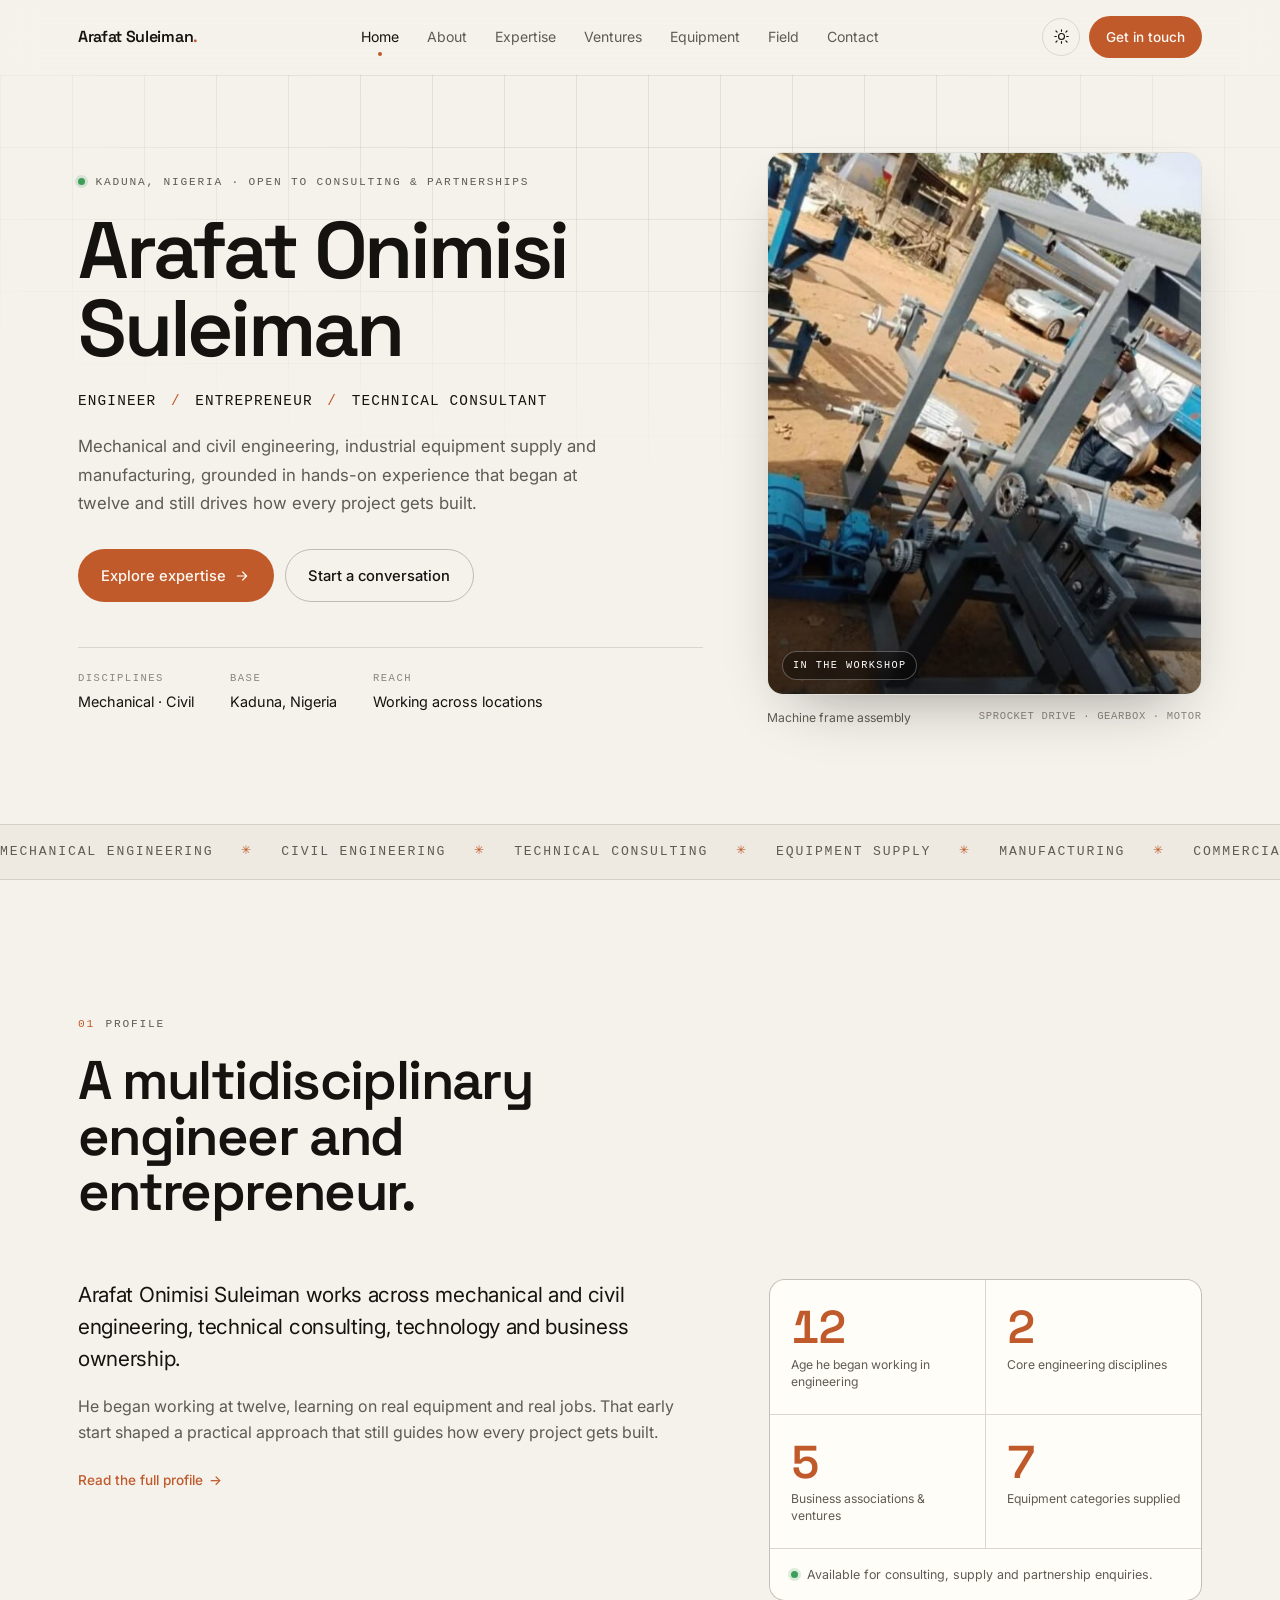
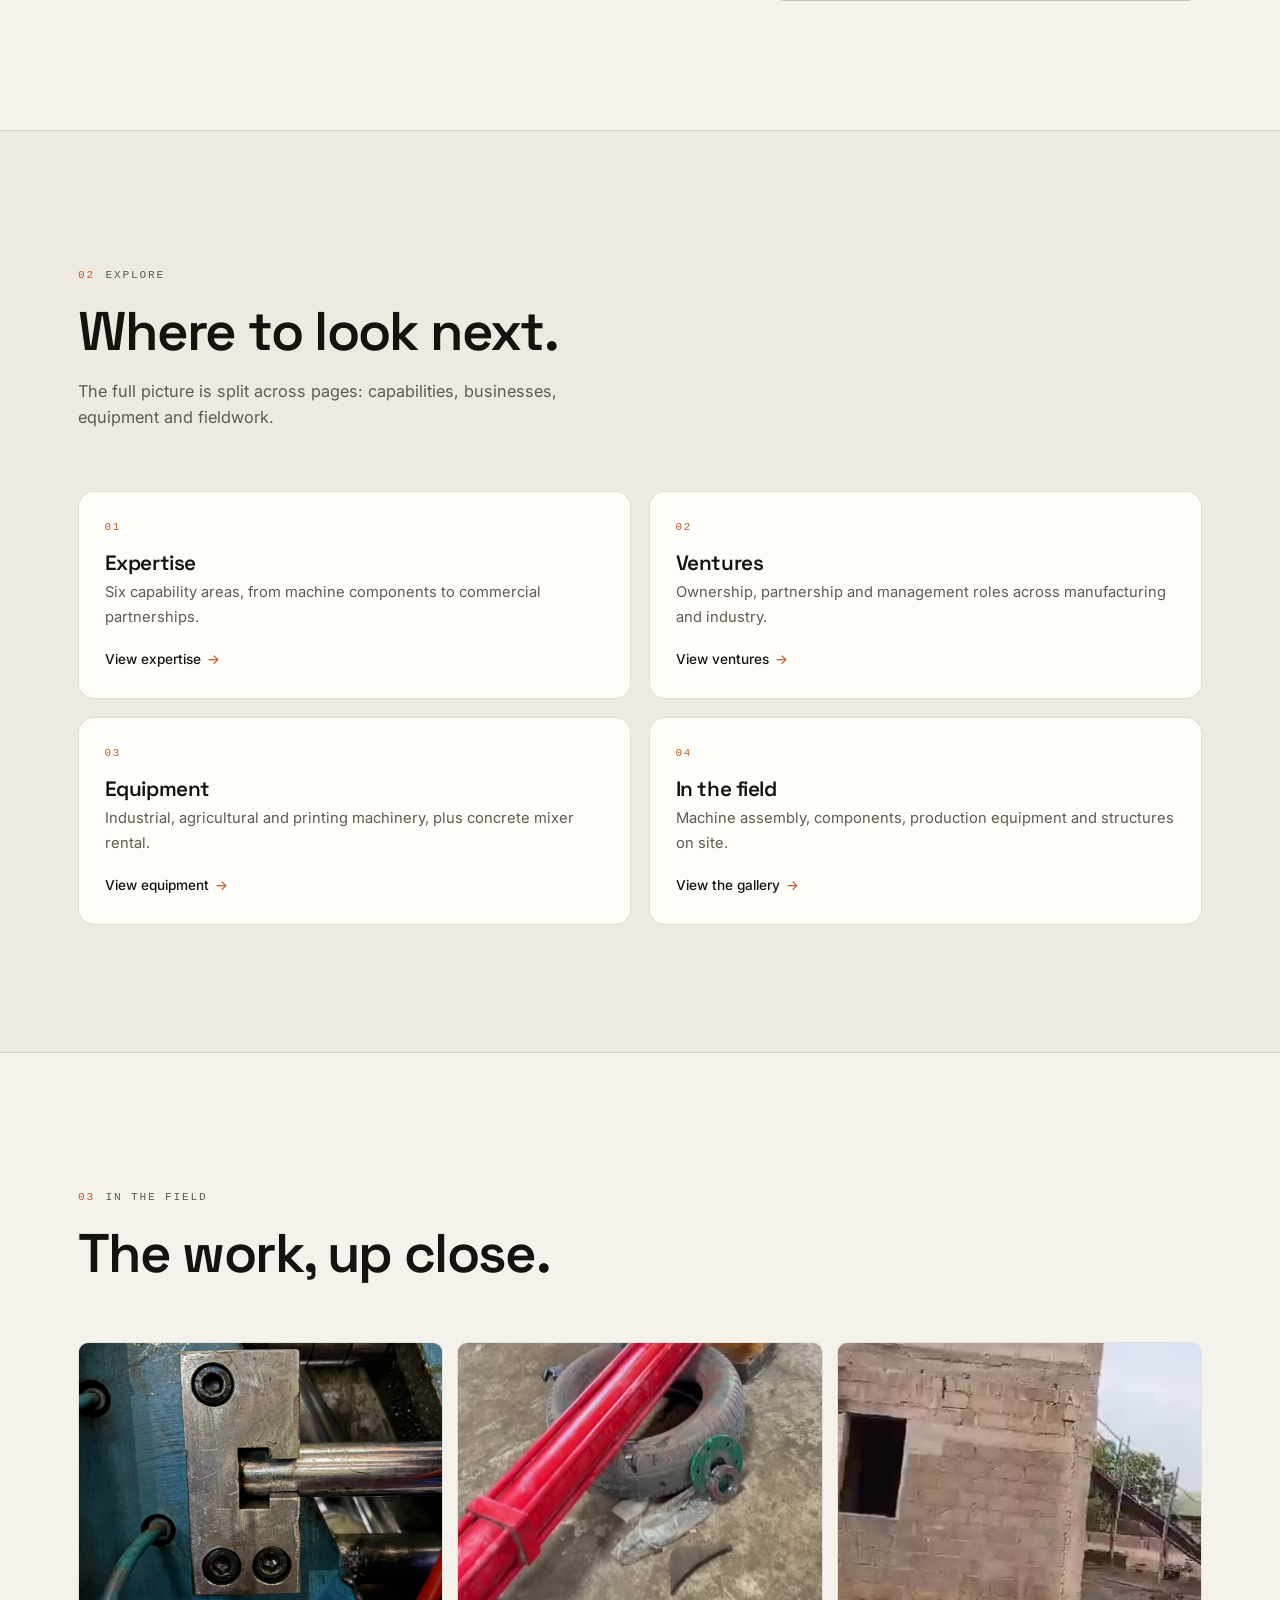
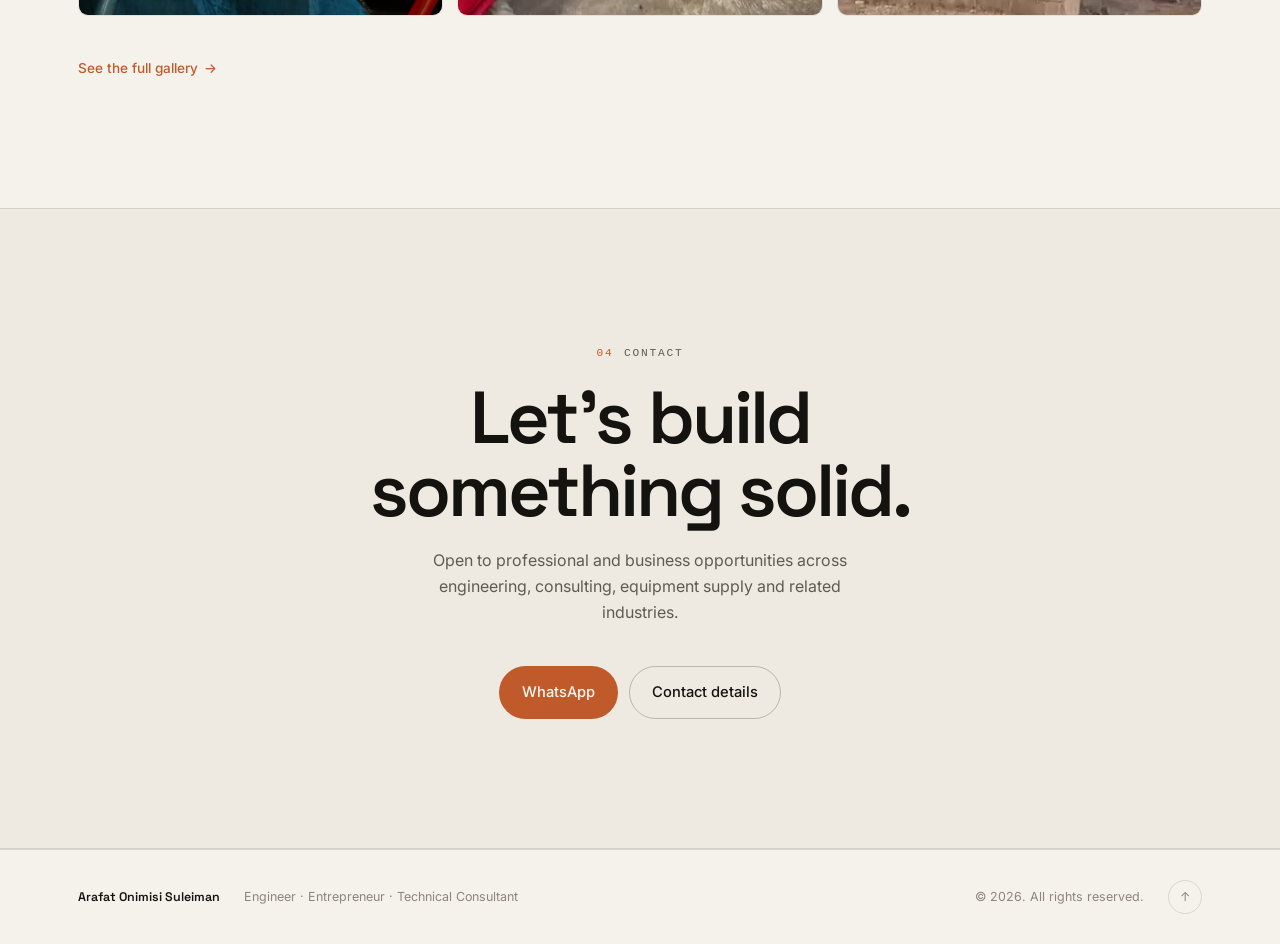
==== commit 0d806036: "Keep the page name intact and drop the AO badge Only the browser/social title should say 'Arafat Oni" ====
--- a/index.html
+++ b/index.html
@@ -48,9 +48,8 @@
 
   <header class="site-header" id="site-header">
     <div class="container header-inner">
-      <a class="brand" href="index.html" aria-label="Arafat Onimisi, home page">
-        <span class="brand-mark">AO</span>
-        <span class="brand-text">Arafat Onimisi<span class="brand-dot">.</span></span>
+      <a class="brand" href="index.html" aria-label="Arafat Onimisi Suleiman, home page">
+        <span class="brand-text">Arafat Suleiman<span class="brand-dot">.</span></span>
       </a>
 
       <nav class="nav" id="nav" aria-label="Primary">
@@ -274,7 +273,7 @@
 
   <footer class="site-footer">
     <div class="container footer-inner">
-      <p class="footer-name">Arafat Onimisi</p>
+      <p class="footer-name">Arafat Onimisi Suleiman</p>
       <p class="footer-note">Engineer · Entrepreneur · Technical Consultant</p>
       <p class="footer-legal">© <span id="year">2026</span>. All rights reserved.</p>
       <a class="to-top" href="#top" aria-label="Back to top">↑</a>
--- a/assets/css/styles.css
+++ b/assets/css/styles.css
@@ -170,21 +170,7 @@
   height: 74px;
 }
 
-.brand { display: inline-flex; align-items: center; gap: 0.65rem; }
-.brand-mark {
-  display: grid;
-  place-items: center;
-  min-width: 40px;
-  height: 34px;
-  padding-inline: 0.45rem;
-  border-radius: 8px;
-  background: var(--text);
-  color: var(--bg);
-  font-family: var(--font-mono);
-  font-size: 0.74rem;
-  font-weight: 600;
-  letter-spacing: 0.04em;
-}
+.brand { display: inline-flex; align-items: center; }
 .brand-text { font-family: var(--font-display); font-weight: 600; letter-spacing: -0.02em; font-size: 1rem; }
 .brand-dot { color: var(--accent); }
 
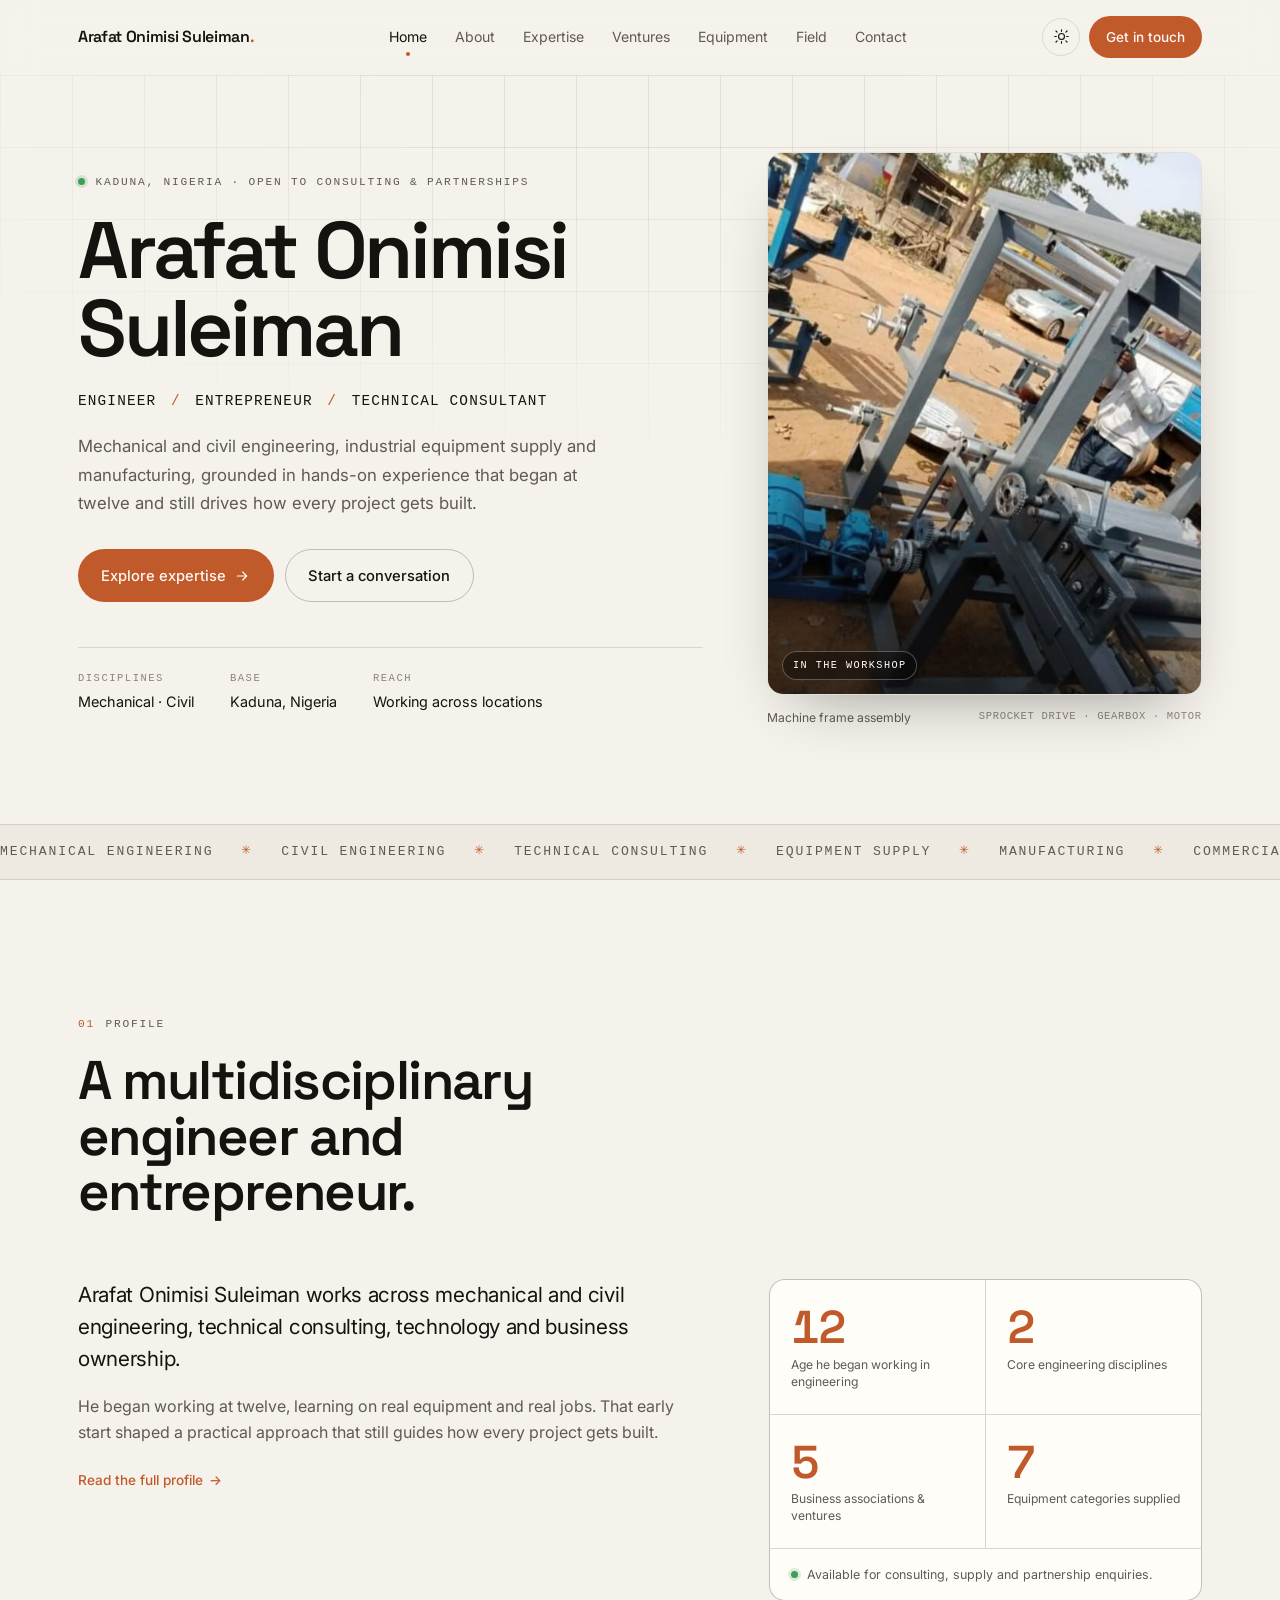
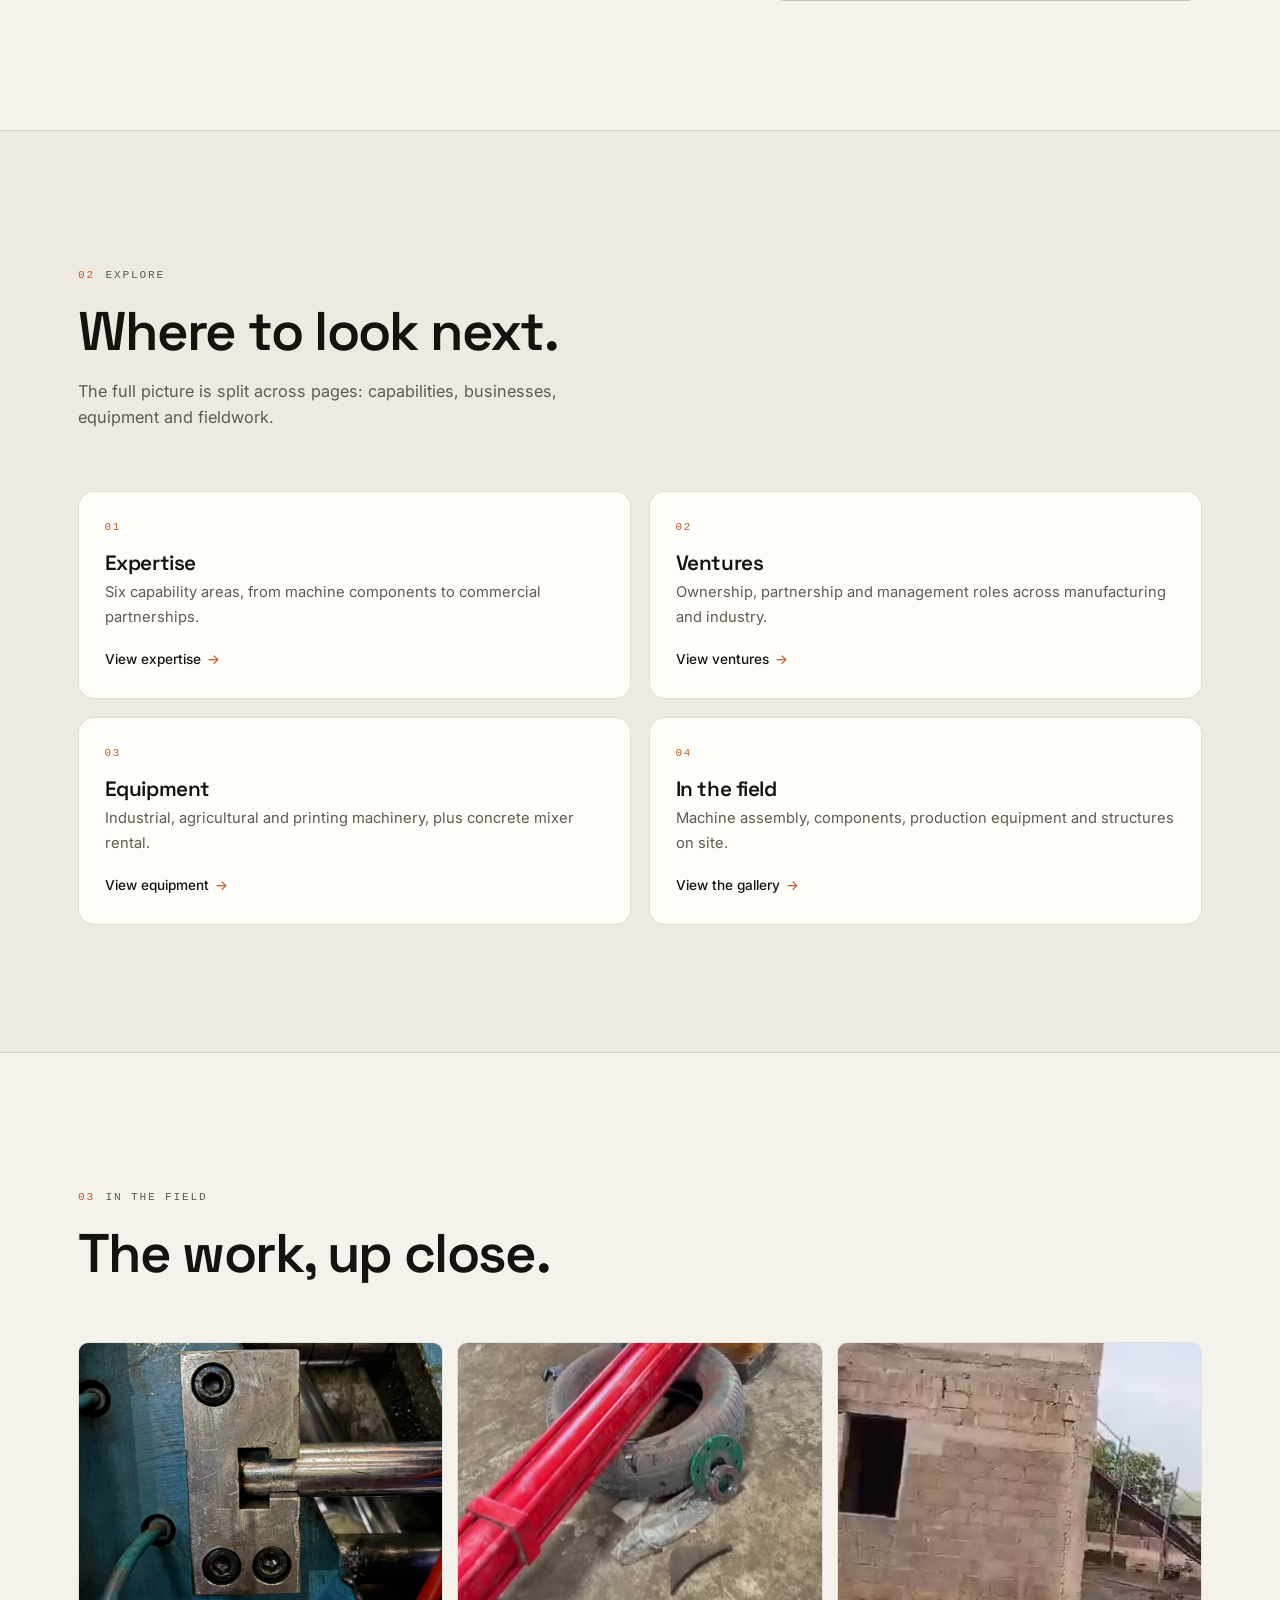
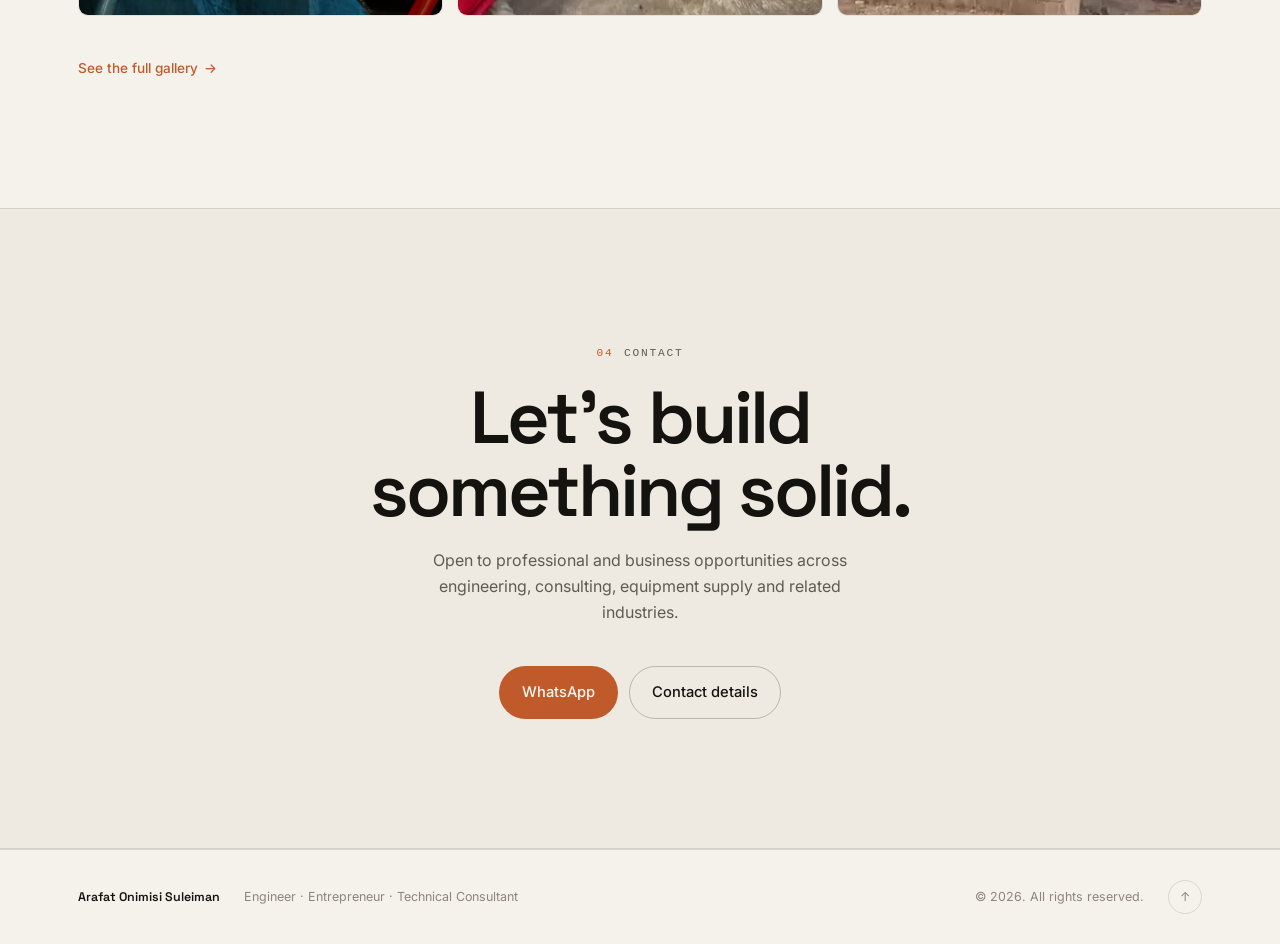
==== commit bff7e015: "Use full name in browser title and header brand The tab title next to the favicon and the header wor" ====
--- a/index.html
+++ b/index.html
@@ -4,13 +4,13 @@
   <meta charset="utf-8" />
   <meta name="viewport" content="width=device-width, initial-scale=1" />
 
-  <title>Arafat Onimisi | Engineer, Entrepreneur & Technical Consultant</title>
+  <title>Arafat Onimisi Suleiman | Engineer, Entrepreneur & Technical Consultant</title>
   <meta name="description" content="Arafat Onimisi Suleiman, mechanical and civil engineer, entrepreneur and technical consultant. Industrial equipment supply, manufacturing, block production and commercial partnerships across Nigeria." />
   <meta name="author" content="Arafat Onimisi Suleiman" />
   <meta name="theme-color" content="#f5f2ec" />
 
   <meta property="og:type" content="website" />
-  <meta property="og:title" content="Arafat Onimisi | Engineer & Entrepreneur" />
+  <meta property="og:title" content="Arafat Onimisi Suleiman | Engineer & Entrepreneur" />
   <meta property="og:description" content="Arafat Onimisi Suleiman, mechanical and civil engineer, entrepreneur and technical consultant. Industrial equipment supply, manufacturing, block production and commercial partnerships across Nigeria." />
   <meta property="og:image" content="assets/img/og-cover.jpg" />
   <meta name="twitter:card" content="summary_large_image" />
@@ -49,7 +49,7 @@
   <header class="site-header" id="site-header">
     <div class="container header-inner">
       <a class="brand" href="index.html" aria-label="Arafat Onimisi Suleiman, home page">
-        <span class="brand-text">Arafat Suleiman<span class="brand-dot">.</span></span>
+        <span class="brand-text">Arafat Onimisi Suleiman<span class="brand-dot">.</span></span>
       </a>
 
       <nav class="nav" id="nav" aria-label="Primary">
--- a/assets/css/styles.css
+++ b/assets/css/styles.css
@@ -1070,6 +1070,11 @@
   .stats { grid-template-columns: 1fr; }
 }
 
+@media (max-width: 360px) {
+  /* keep the full name on one line on the smallest phones */
+  .brand-text { font-size: 0.82rem; white-space: nowrap; }
+}
+
 /* ---------- Motion preferences ---------- */
 @media (prefers-reduced-motion: reduce) {
   html { scroll-behavior: auto; }
